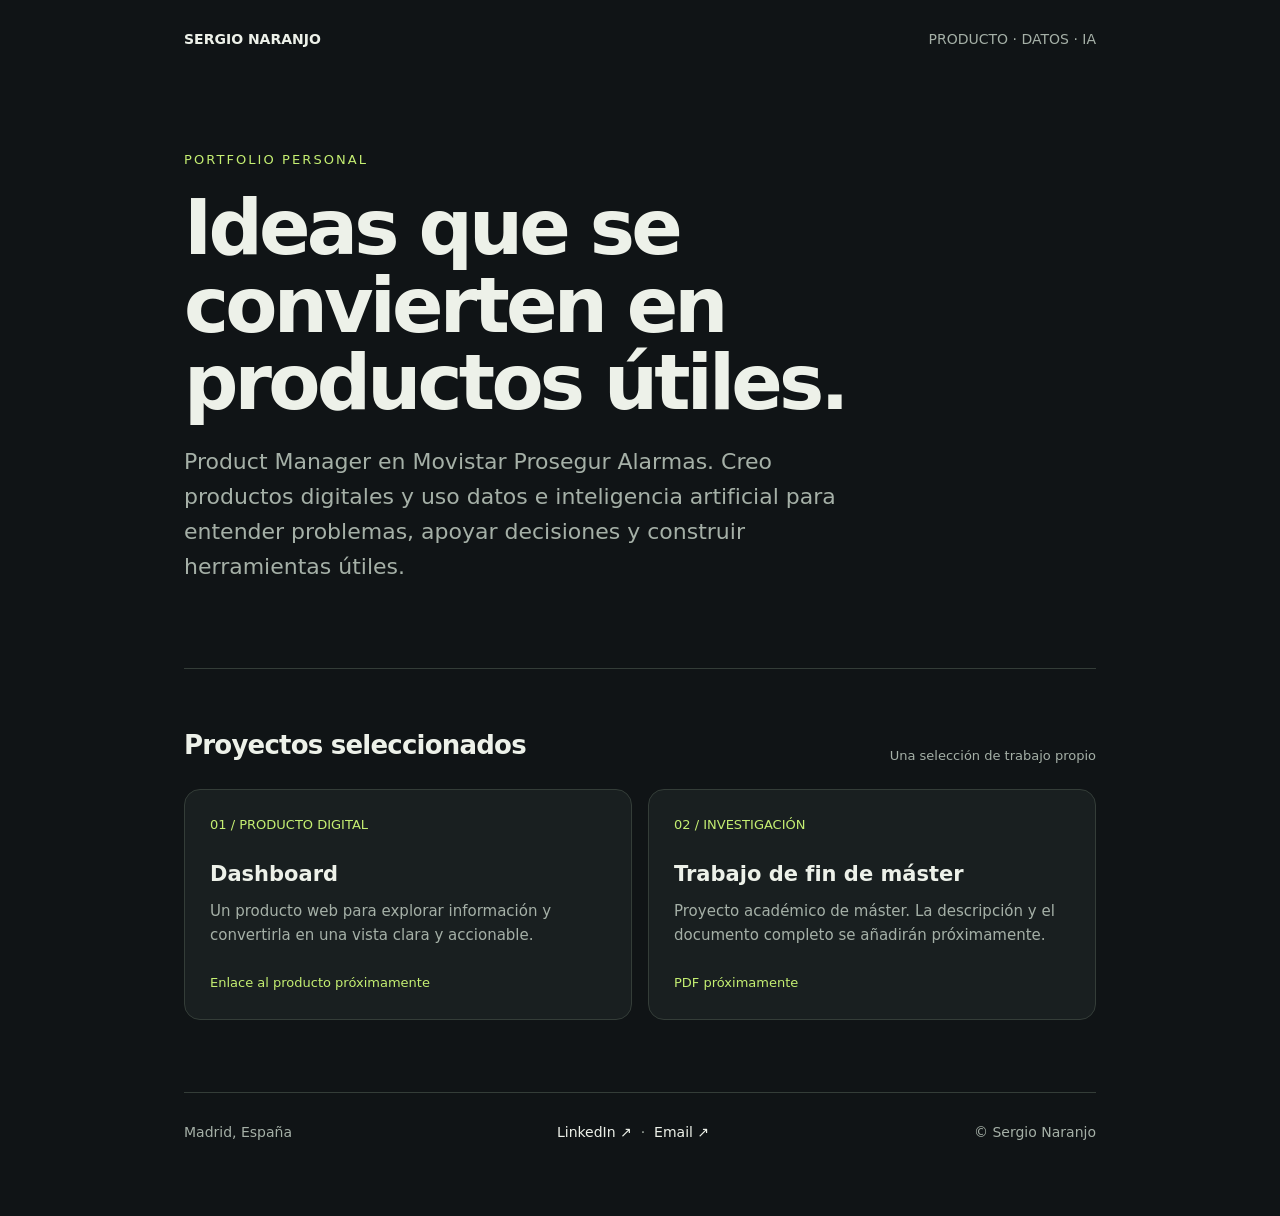
==== index.html @ 887e9ee5 "Create personal portfolio homepage" ====
<!doctype html>
<html lang="es">
<head>
<meta charset="utf-8"><meta name="viewport" content="width=device-width, initial-scale=1">
<meta name="description" content="Portfolio de Sergio Naranjo: producto digital, datos e inteligencia artificial.">
<title>Sergio Naranjo — Producto digital</title>
<style>
:root{color-scheme:dark;--bg:#101416;--panel:#191f20;--text:#edf1e9;--muted:#a5b0a7;--lime:#c5ef72;--line:#343d38}*{box-sizing:border-box}body{margin:0;background:var(--bg);color:var(--text);font:16px/1.6 system-ui,-apple-system,Segoe UI,sans-serif}main{max-width:960px;margin:auto;padding:28px 24px 72px}.top{display:flex;justify-content:space-between;align-items:center;color:var(--muted);font-size:14px}.top strong{color:var(--text)}.hero{padding:100px 0 84px;border-bottom:1px solid var(--line)}.eyebrow{color:var(--lime);font-size:13px;letter-spacing:.16em;text-transform:uppercase}.hero h1{font-size:clamp(42px,8vw,76px);line-height:1.02;letter-spacing:-.05em;margin:18px 0 22px;max-width:760px}.hero p{font-size:clamp(18px,2.3vw,22px);color:var(--muted);max-width:690px;margin:0}.section-head{display:flex;align-items:end;justify-content:space-between;margin:56px 0 22px}.section-head h2{font-size:26px;margin:0;letter-spacing:-.03em}.section-head span{font-size:13px;color:var(--muted)}.grid{display:grid;grid-template-columns:repeat(2,minmax(0,1fr));gap:16px}.card{background:var(--panel);border:1px solid var(--line);border-radius:16px;padding:25px;min-height:210px;display:flex;flex-direction:column}.number{color:var(--lime);font-size:13px}.card h3{margin:22px 0 8px;font-size:21px}.card p{margin:0;color:var(--muted);font-size:15px}.tag{margin-top:auto;padding-top:26px;color:var(--lime);font-size:13px}.contact{margin-top:72px;border-top:1px solid var(--line);padding-top:28px;display:flex;justify-content:space-between;gap:20px;color:var(--muted);font-size:14px}.contact a{color:var(--text);text-decoration:none}.contact a:hover{color:var(--lime)}@media(max-width:640px){main{padding:20px 18px 52px}.hero{padding:76px 0 64px}.grid{grid-template-columns:1fr}.section-head{align-items:start;flex-direction:column;gap:5px}.contact{flex-direction:column}}
</style></head>
<body><main>
<header class="top"><strong>SERGIO NARANJO</strong><span>PRODUCTO · DATOS · IA</span></header>
<section class="hero"><div class="eyebrow">Portfolio personal</div><h1>Ideas que se convierten en productos útiles.</h1><p>Product Manager en Movistar Prosegur Alarmas. Creo productos digitales y uso datos e inteligencia artificial para entender problemas, apoyar decisiones y construir herramientas útiles.</p></section>
<section aria-labelledby="work"><div class="section-head"><h2 id="work">Proyectos seleccionados</h2><span>Una selección de trabajo propio</span></div><div class="grid">
<article class="card"><div class="number">01 / PRODUCTO DIGITAL</div><h3>Dashboard</h3><p>Un producto web para explorar información y convertirla en una vista clara y accionable.</p><div class="tag">Enlace al producto próximamente</div></article>
<article class="card"><div class="number">02 / INVESTIGACIÓN</div><h3>Trabajo de fin de máster</h3><p>Proyecto académico de máster. La descripción y el documento completo se añadirán próximamente.</p><div class="tag">PDF próximamente</div></article>
</div></section>
<footer class="contact"><span>Madrid, España</span><span><a href="https://www.linkedin.com/in/sergionaranjom/">LinkedIn ↗</a> &nbsp;·&nbsp; <a href="mailto:sernarmor@gmail.com">Email ↗</a></span><span>© Sergio Naranjo</span></footer>
</main></body></html>
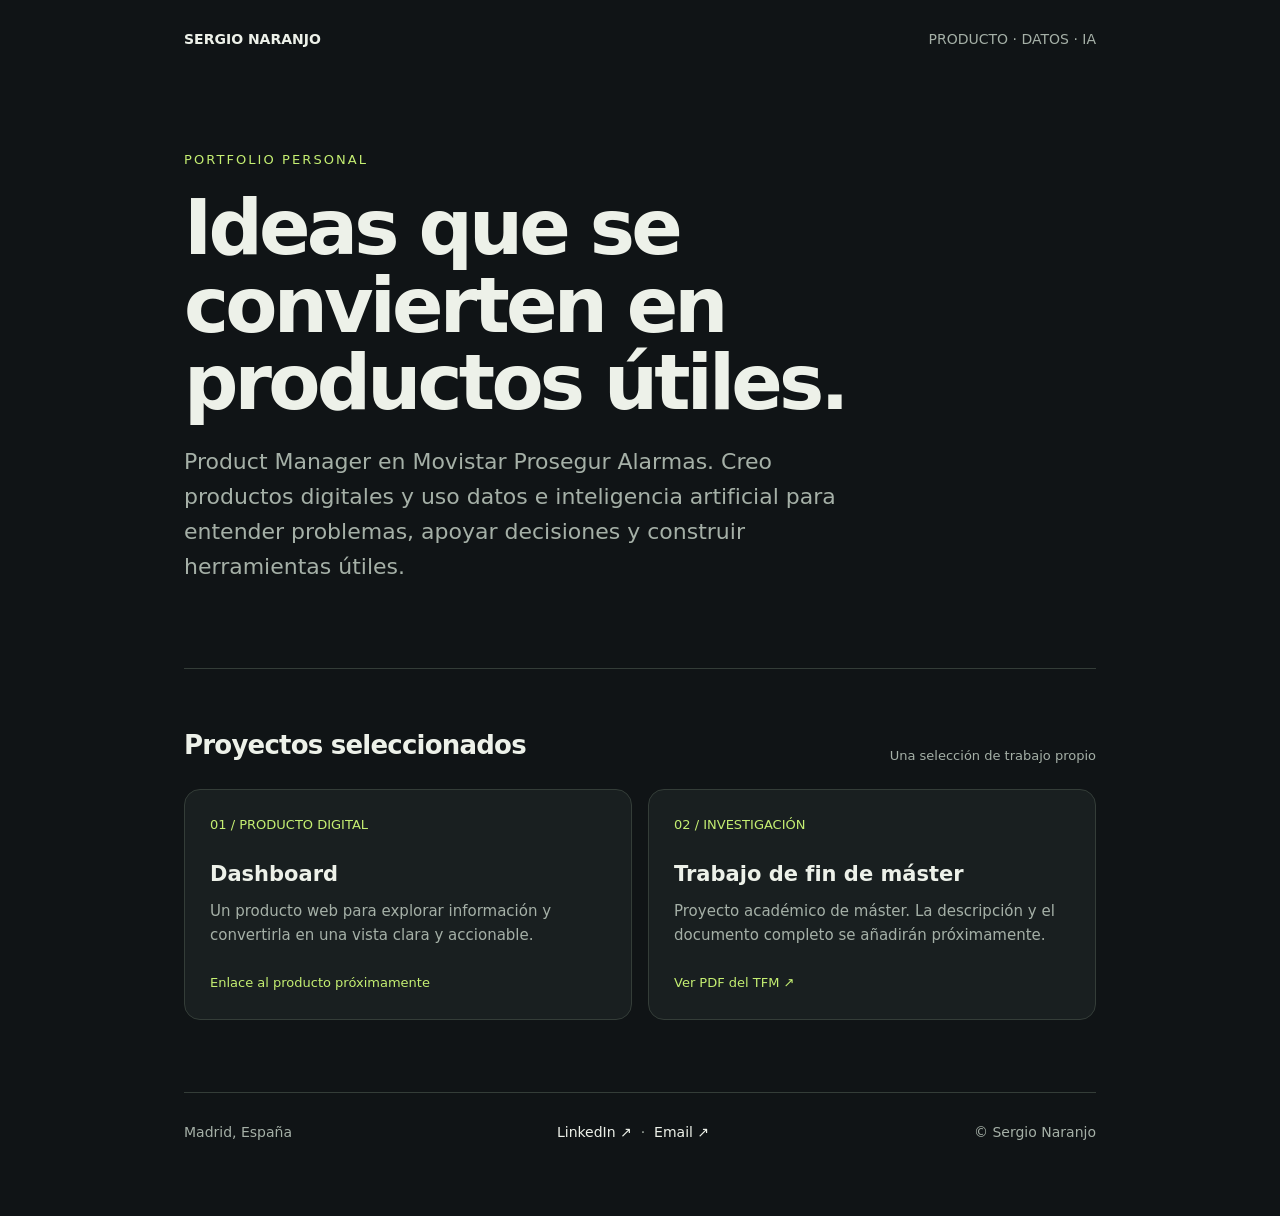
==== commit 6504d02e: "Link TFM PDF from portfolio" ====
--- a/index.html
+++ b/index.html
@@ -5,14 +5,14 @@
 <meta name="description" content="Portfolio de Sergio Naranjo: producto digital, datos e inteligencia artificial.">
 <title>Sergio Naranjo — Producto digital</title>
 <style>
-:root{color-scheme:dark;--bg:#101416;--panel:#191f20;--text:#edf1e9;--muted:#a5b0a7;--lime:#c5ef72;--line:#343d38}*{box-sizing:border-box}body{margin:0;background:var(--bg);color:var(--text);font:16px/1.6 system-ui,-apple-system,Segoe UI,sans-serif}main{max-width:960px;margin:auto;padding:28px 24px 72px}.top{display:flex;justify-content:space-between;align-items:center;color:var(--muted);font-size:14px}.top strong{color:var(--text)}.hero{padding:100px 0 84px;border-bottom:1px solid var(--line)}.eyebrow{color:var(--lime);font-size:13px;letter-spacing:.16em;text-transform:uppercase}.hero h1{font-size:clamp(42px,8vw,76px);line-height:1.02;letter-spacing:-.05em;margin:18px 0 22px;max-width:760px}.hero p{font-size:clamp(18px,2.3vw,22px);color:var(--muted);max-width:690px;margin:0}.section-head{display:flex;align-items:end;justify-content:space-between;margin:56px 0 22px}.section-head h2{font-size:26px;margin:0;letter-spacing:-.03em}.section-head span{font-size:13px;color:var(--muted)}.grid{display:grid;grid-template-columns:repeat(2,minmax(0,1fr));gap:16px}.card{background:var(--panel);border:1px solid var(--line);border-radius:16px;padding:25px;min-height:210px;display:flex;flex-direction:column}.number{color:var(--lime);font-size:13px}.card h3{margin:22px 0 8px;font-size:21px}.card p{margin:0;color:var(--muted);font-size:15px}.tag{margin-top:auto;padding-top:26px;color:var(--lime);font-size:13px}.contact{margin-top:72px;border-top:1px solid var(--line);padding-top:28px;display:flex;justify-content:space-between;gap:20px;color:var(--muted);font-size:14px}.contact a{color:var(--text);text-decoration:none}.contact a:hover{color:var(--lime)}@media(max-width:640px){main{padding:20px 18px 52px}.hero{padding:76px 0 64px}.grid{grid-template-columns:1fr}.section-head{align-items:start;flex-direction:column;gap:5px}.contact{flex-direction:column}}
+:root{color-scheme:dark;--bg:#101416;--panel:#191f20;--text:#edf1e9;--muted:#a5b0a7;--lime:#c5ef72;--line:#343d38}*{box-sizing:border-box}body{margin:0;background:var(--bg);color:var(--text);font:16px/1.6 system-ui,-apple-system,Segoe UI,sans-serif}main{max-width:960px;margin:auto;padding:28px 24px 72px}.top{display:flex;justify-content:space-between;align-items:center;color:var(--muted);font-size:14px}.top strong{color:var(--text)}.hero{padding:100px 0 84px;border-bottom:1px solid var(--line)}.eyebrow{color:var(--lime);font-size:13px;letter-spacing:.16em;text-transform:uppercase}.hero h1{font-size:clamp(42px,8vw,76px);line-height:1.02;letter-spacing:-.05em;margin:18px 0 22px;max-width:760px}.hero p{font-size:clamp(18px,2.3vw,22px);color:var(--muted);max-width:690px;margin:0}.section-head{display:flex;align-items:end;justify-content:space-between;margin:56px 0 22px}.section-head h2{font-size:26px;margin:0;letter-spacing:-.03em}.section-head span{font-size:13px;color:var(--muted)}.grid{display:grid;grid-template-columns:repeat(2,minmax(0,1fr));gap:16px}.card{background:var(--panel);border:1px solid var(--line);border-radius:16px;padding:25px;min-height:210px;display:flex;flex-direction:column}.number{color:var(--lime);font-size:13px}.card h3{margin:22px 0 8px;font-size:21px}.card p{margin:0;color:var(--muted);font-size:15px}.tag{margin-top:auto;padding-top:26px;color:var(--lime);font-size:13px}.tag a{color:var(--lime);text-decoration:none}.tag a:hover{text-decoration:underline}.contact{margin-top:72px;border-top:1px solid var(--line);padding-top:28px;display:flex;justify-content:space-between;gap:20px;color:var(--muted);font-size:14px}.contact a{color:var(--text);text-decoration:none}.contact a:hover{color:var(--lime)}@media(max-width:640px){main{padding:20px 18px 52px}.hero{padding:76px 0 64px}.grid{grid-template-columns:1fr}.section-head{align-items:start;flex-direction:column;gap:5px}.contact{flex-direction:column}}
 </style></head>
 <body><main>
 <header class="top"><strong>SERGIO NARANJO</strong><span>PRODUCTO · DATOS · IA</span></header>
 <section class="hero"><div class="eyebrow">Portfolio personal</div><h1>Ideas que se convierten en productos útiles.</h1><p>Product Manager en Movistar Prosegur Alarmas. Creo productos digitales y uso datos e inteligencia artificial para entender problemas, apoyar decisiones y construir herramientas útiles.</p></section>
 <section aria-labelledby="work"><div class="section-head"><h2 id="work">Proyectos seleccionados</h2><span>Una selección de trabajo propio</span></div><div class="grid">
 <article class="card"><div class="number">01 / PRODUCTO DIGITAL</div><h3>Dashboard</h3><p>Un producto web para explorar información y convertirla en una vista clara y accionable.</p><div class="tag">Enlace al producto próximamente</div></article>
-<article class="card"><div class="number">02 / INVESTIGACIÓN</div><h3>Trabajo de fin de máster</h3><p>Proyecto académico de máster. La descripción y el documento completo se añadirán próximamente.</p><div class="tag">PDF próximamente</div></article>
+<article class="card"><div class="number">02 / INVESTIGACIÓN</div><h3>Trabajo de fin de máster</h3><p>Proyecto académico de máster. La descripción y el documento completo se añadirán próximamente.</p><div class="tag"><a href="https://drive.google.com/file/d/1uoVpW-jJUE2mOoPc51j9votp10xVKmAo/view" target="_blank" rel="noopener noreferrer">Ver PDF del TFM ↗</a></div></article>
 </div></section>
 <footer class="contact"><span>Madrid, España</span><span><a href="https://www.linkedin.com/in/sergionaranjom/">LinkedIn ↗</a> &nbsp;·&nbsp; <a href="mailto:sernarmor@gmail.com">Email ↗</a></span><span>© Sergio Naranjo</span></footer>
 </main></body></html>
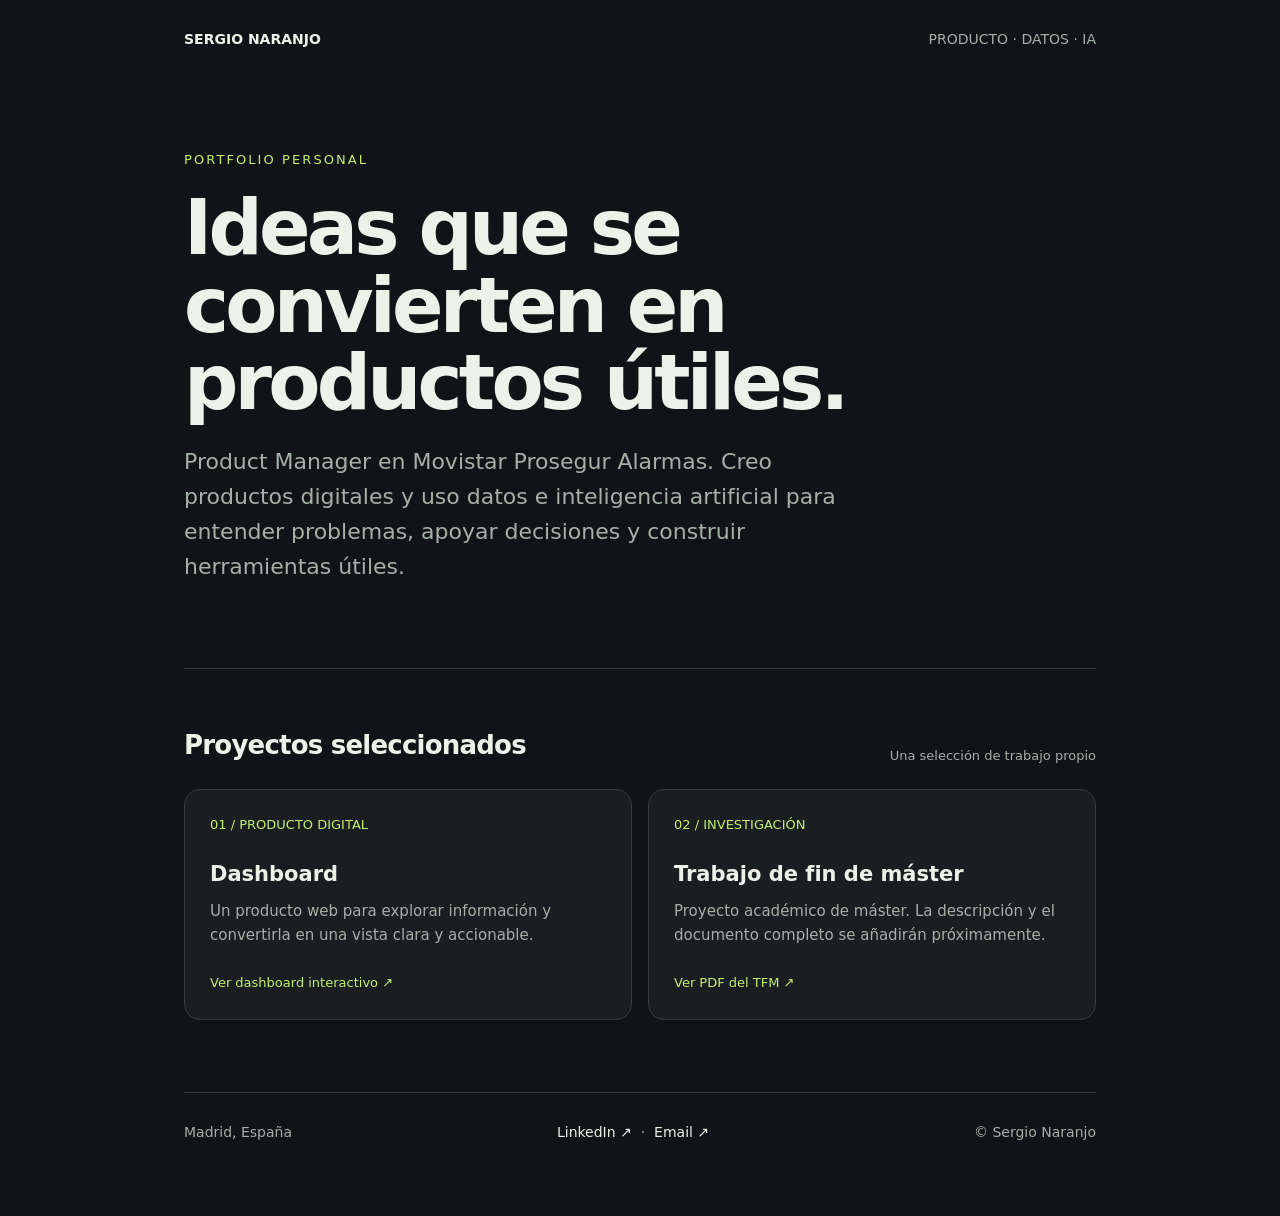
==== commit f4cc0903: "Link dashboard from portfolio homepage" ====
--- a/index.html
+++ b/index.html
@@ -11,7 +11,7 @@
 <header class="top"><strong>SERGIO NARANJO</strong><span>PRODUCTO · DATOS · IA</span></header>
 <section class="hero"><div class="eyebrow">Portfolio personal</div><h1>Ideas que se convierten en productos útiles.</h1><p>Product Manager en Movistar Prosegur Alarmas. Creo productos digitales y uso datos e inteligencia artificial para entender problemas, apoyar decisiones y construir herramientas útiles.</p></section>
 <section aria-labelledby="work"><div class="section-head"><h2 id="work">Proyectos seleccionados</h2><span>Una selección de trabajo propio</span></div><div class="grid">
-<article class="card"><div class="number">01 / PRODUCTO DIGITAL</div><h3>Dashboard</h3><p>Un producto web para explorar información y convertirla en una vista clara y accionable.</p><div class="tag">Enlace al producto próximamente</div></article>
+<article class="card"><div class="number">01 / PRODUCTO DIGITAL</div><h3>Dashboard</h3><p>Un producto web para explorar información y convertirla en una vista clara y accionable.</p><div class="tag"><a href="./dashboard/">Ver dashboard interactivo ↗</a></div></article>
 <article class="card"><div class="number">02 / INVESTIGACIÓN</div><h3>Trabajo de fin de máster</h3><p>Proyecto académico de máster. La descripción y el documento completo se añadirán próximamente.</p><div class="tag"><a href="https://drive.google.com/file/d/1uoVpW-jJUE2mOoPc51j9votp10xVKmAo/view" target="_blank" rel="noopener noreferrer">Ver PDF del TFM ↗</a></div></article>
 </div></section>
 <footer class="contact"><span>Madrid, España</span><span><a href="https://www.linkedin.com/in/sergionaranjom/">LinkedIn ↗</a> &nbsp;·&nbsp; <a href="mailto:sernarmor@gmail.com">Email ↗</a></span><span>© Sergio Naranjo</span></footer>
